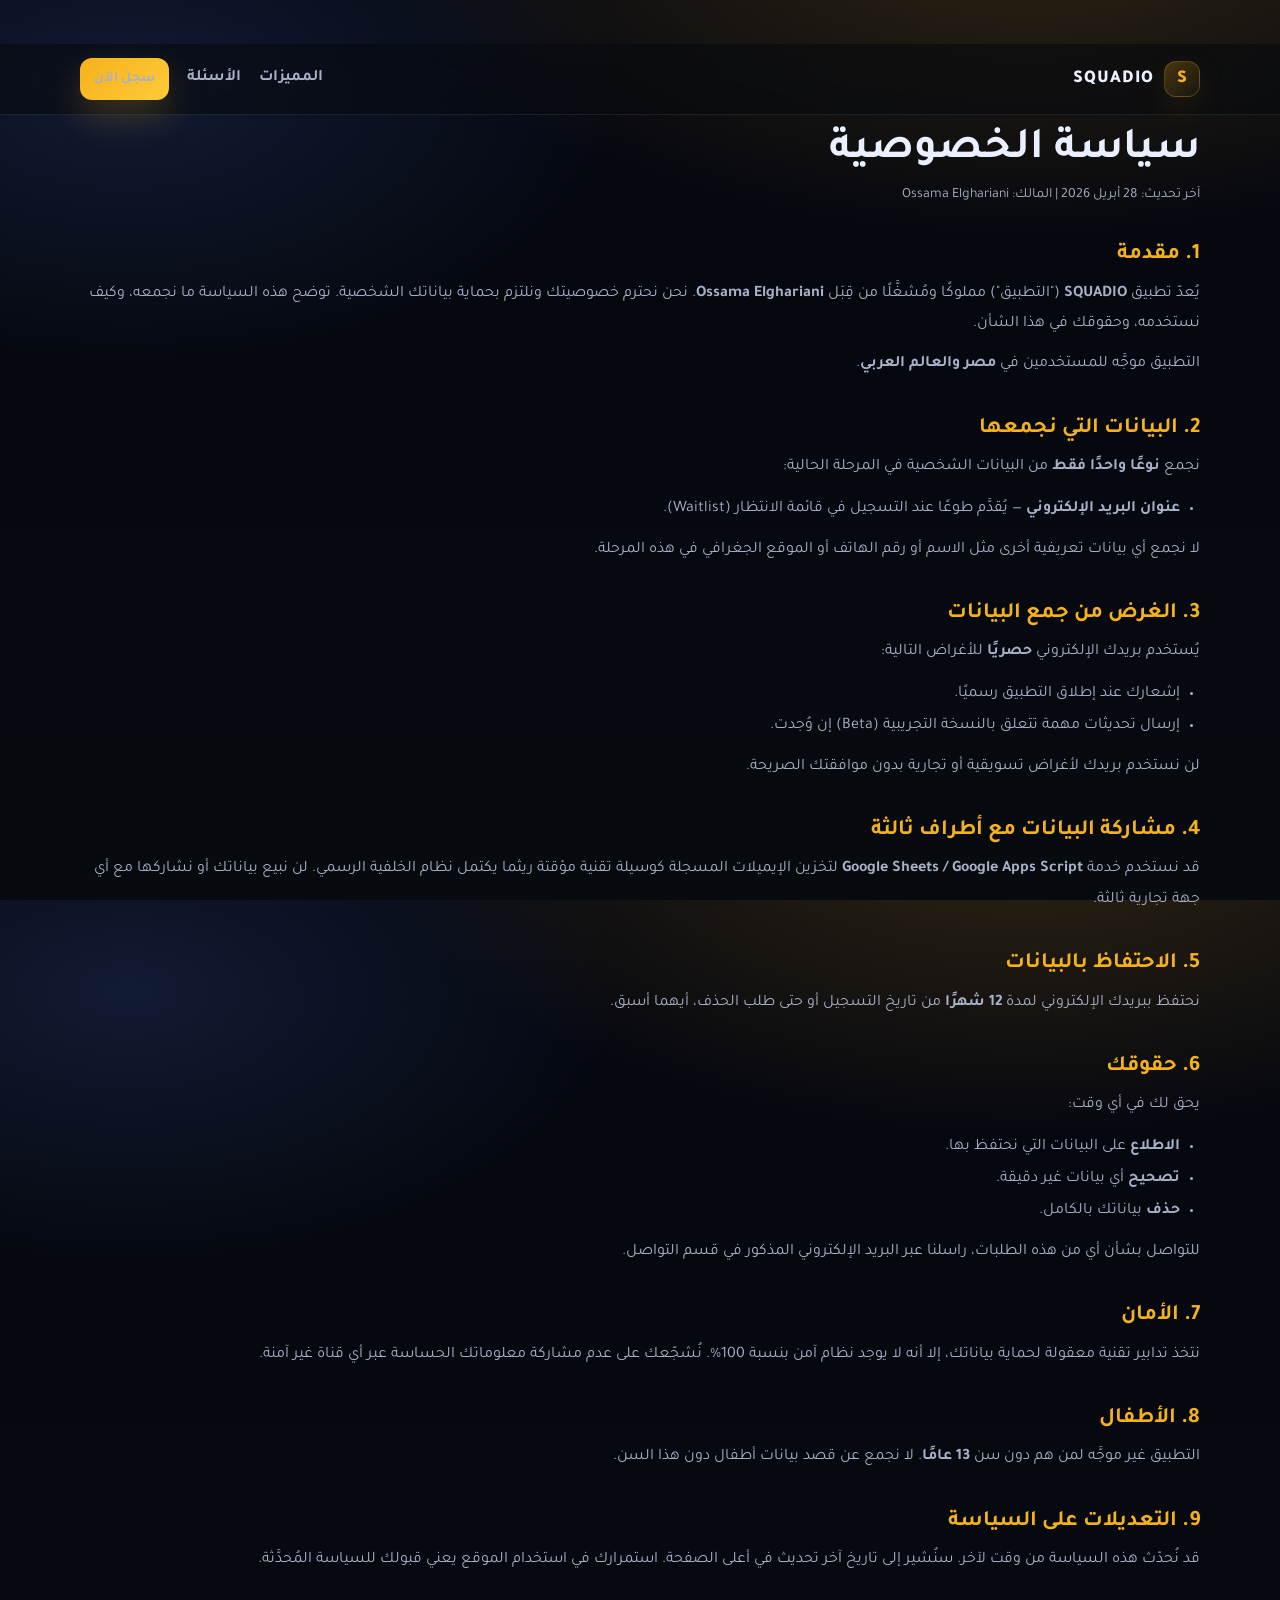
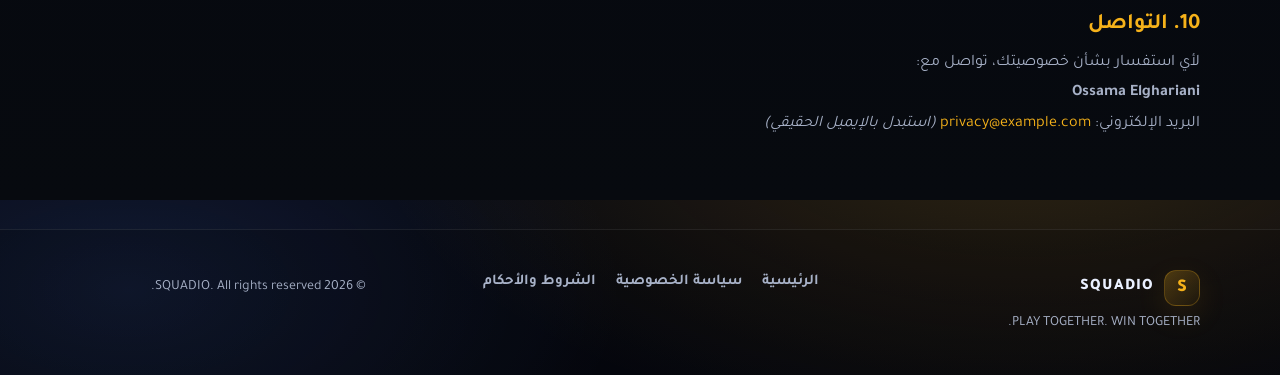
==== privacy.html @ 2ffc8642 "Add complete SQUADIO landing website with all required files Agent-Logs-Url: https://github.com/GUBA" ====
<!doctype html>
<html lang="ar" dir="rtl">
<head>
  <meta charset="utf-8" />
  <meta name="viewport" content="width=device-width, initial-scale=1" />
  <title>سياسة الخصوصية — SQUADIO</title>
  <meta name="description" content="سياسة الخصوصية الخاصة بتطبيق SQUADIO. نجمع البريد الإلكتروني فقط لأغراض الإشعار بالإطلاق." />
  <link rel="canonical" href="https://example.com/privacy.html" />
  <meta property="og:title" content="سياسة الخصوصية — SQUADIO" />
  <meta property="og:type" content="website" />
  <meta property="og:url" content="https://example.com/privacy.html" />
  <meta name="theme-color" content="#F6B21A" />
  <link rel="manifest" href="./manifest.webmanifest" />
  <link rel="icon" href="./assets/favicon.png" type="image/png" />
  <link rel="preconnect" href="https://fonts.googleapis.com" />
  <link rel="preconnect" href="https://fonts.gstatic.com" crossorigin />
  <link href="https://fonts.googleapis.com/css2?family=Tajawal:wght@300;400;500;700;800&display=swap" rel="stylesheet" />
  <link rel="stylesheet" href="./styles.css" />
</head>
<body>

  <!-- Header -->
  <header class="header" role="banner">
    <div class="container header__inner">
      <a class="brand" href="./" aria-label="الصفحة الرئيسية لـ SQUADIO">
        <span class="brand__mark" aria-hidden="true">S</span>
        <span class="brand__name">SQUADIO</span>
      </a>
      <nav class="nav" aria-label="التنقل الرئيسي">
        <a href="./#features">المميزات</a>
        <a href="./#faq">الأسئلة</a>
        <a href="./#waitlist" class="btn btn--sm">سجل الآن</a>
      </nav>
      <button class="menuBtn" id="menuBtn" aria-label="افتح القائمة" aria-expanded="false" aria-controls="mobileMenu">
        <span></span><span></span><span></span>
      </button>
    </div>
    <div class="mobileMenu" id="mobileMenu" hidden>
      <div class="container mobileMenu__inner">
        <a href="./#features">المميزات</a>
        <a href="./#faq">الأسئلة</a>
        <a href="./#waitlist" class="btn">سجل الآن</a>
      </div>
    </div>
  </header>

  <main id="main-content">
    <div class="container page">
      <h1>سياسة الخصوصية</h1>
      <p class="page__meta">آخر تحديث: 28 أبريل 2026 | المالك: Ossama Elghariani</p>

      <div class="page__body">

        <h2>1. مقدمة</h2>
        <p>
          يُعدّ تطبيق <strong>SQUADIO</strong> ("التطبيق") مملوكًا ومُشغَّلًا من قِبَل
          <strong>Ossama Elghariani</strong>. نحن نحترم خصوصيتك ونلتزم بحماية بياناتك
          الشخصية. توضح هذه السياسة ما نجمعه، وكيف نستخدمه، وحقوقك في هذا الشأن.
        </p>
        <p>
          التطبيق موجَّه للمستخدمين في <strong>مصر والعالم العربي</strong>.
        </p>

        <h2>2. البيانات التي نجمعها</h2>
        <p>نجمع <strong>نوعًا واحدًا فقط</strong> من البيانات الشخصية في المرحلة الحالية:</p>
        <ul>
          <li><strong>عنوان البريد الإلكتروني</strong> — يُقدَّم طوعًا عند التسجيل في قائمة الانتظار (Waitlist).</li>
        </ul>
        <p>لا نجمع أي بيانات تعريفية أخرى مثل الاسم أو رقم الهاتف أو الموقع الجغرافي في هذه المرحلة.</p>

        <h2>3. الغرض من جمع البيانات</h2>
        <p>يُستخدم بريدك الإلكتروني <strong>حصريًا</strong> للأغراض التالية:</p>
        <ul>
          <li>إشعارك عند إطلاق التطبيق رسميًا.</li>
          <li>إرسال تحديثات مهمة تتعلق بالنسخة التجريبية (Beta) إن وُجدت.</li>
        </ul>
        <p>لن نستخدم بريدك لأغراض تسويقية أو تجارية بدون موافقتك الصريحة.</p>

        <h2>4. مشاركة البيانات مع أطراف ثالثة</h2>
        <p>
          قد نستخدم خدمة <strong>Google Sheets / Google Apps Script</strong> لتخزين الإيميلات المسجلة
          كوسيلة تقنية مؤقتة ريثما يكتمل نظام الخلفية الرسمي.
          لن نبيع بياناتك أو نشاركها مع أي جهة تجارية ثالثة.
        </p>

        <h2>5. الاحتفاظ بالبيانات</h2>
        <p>
          نحتفظ ببريدك الإلكتروني لمدة <strong>12 شهرًا</strong> من تاريخ التسجيل أو حتى طلب الحذف،
          أيهما أسبق.
        </p>

        <h2>6. حقوقك</h2>
        <p>يحق لك في أي وقت:</p>
        <ul>
          <li><strong>الاطلاع</strong> على البيانات التي نحتفظ بها.</li>
          <li><strong>تصحيح</strong> أي بيانات غير دقيقة.</li>
          <li><strong>حذف</strong> بياناتك بالكامل.</li>
        </ul>
        <p>للتواصل بشأن أي من هذه الطلبات، راسلنا عبر البريد الإلكتروني المذكور في قسم التواصل.</p>

        <h2>7. الأمان</h2>
        <p>
          نتخذ تدابير تقنية معقولة لحماية بياناتك، إلا أنه لا يوجد نظام آمن بنسبة 100%.
          نُشجّعك على عدم مشاركة معلوماتك الحساسة عبر أي قناة غير آمنة.
        </p>

        <h2>8. الأطفال</h2>
        <p>
          التطبيق غير موجَّه لمن هم دون سن <strong>13 عامًا</strong>. لا نجمع عن قصد بيانات
          أطفال دون هذا السن.
        </p>

        <h2>9. التعديلات على السياسة</h2>
        <p>
          قد نُحدّث هذه السياسة من وقت لآخر. سنُشير إلى تاريخ آخر تحديث في أعلى الصفحة.
          استمرارك في استخدام الموقع يعني قبولك للسياسة المُحدَّثة.
        </p>

        <h2>10. التواصل</h2>
        <p>
          لأي استفسار بشأن خصوصيتك، تواصل مع:<br />
          <strong>Ossama Elghariani</strong><br />
          البريد الإلكتروني: <a href="mailto:privacy@example.com">privacy@example.com</a>
          <em>(استبدل بالإيميل الحقيقي)</em>
        </p>

      </div>
    </div>
  </main>

  <footer class="footer" role="contentinfo">
    <div class="container footer__inner">
      <div>
        <a class="brand brand--footer" href="./">
          <span class="brand__mark" aria-hidden="true">S</span>
          <span class="brand__name">SQUADIO</span>
        </a>
        <p class="muted">PLAY TOGETHER. WIN TOGETHER.</p>
      </div>
      <nav class="footer__links" aria-label="روابط التذييل">
        <a href="./">الرئيسية</a>
        <a href="./privacy.html">سياسة الخصوصية</a>
        <a href="./terms.html">الشروط والأحكام</a>
      </nav>
      <div class="footer__copy muted">
        &copy; <span id="year"></span> SQUADIO. All rights reserved.
      </div>
    </div>
  </footer>

  <div class="toast" id="toast" hidden role="alert" aria-live="assertive"></div>
  <script src="./script.js"></script>
</body>
</html>
---- styles.css ----
/* ==========================================
   SQUADIO — styles.css
   Dark theme · Yellow accent · Arabic RTL
   ========================================== */

:root {
  --bg: #070A0F;
  --panel: #0B1020;
  --panel2: #0A0E18;
  --text: #EAF0FF;
  --muted: #A7B1C7;
  --line: rgba(255, 255, 255, .08);
  --accent: #F6B21A;
  --accent2: #FFCA3A;
  --shadow: 0 18px 60px rgba(0, 0, 0, .55);
  --radius: 18px;
  --font: "Tajawal", system-ui, -apple-system, Segoe UI, Roboto, Arial, sans-serif;
}

/* ── Reset ─────────────────────────────── */
*, *::before, *::after { box-sizing: border-box; }
html, body { height: 100%; }
body {
  margin: 0;
  font-family: var(--font);
  background:
    radial-gradient(1200px 600px at 80% -10%, rgba(246, 178, 26, .18), transparent 55%),
    radial-gradient(900px 500px at 10% 10%, rgba(90, 140, 255, .15), transparent 55%),
    linear-gradient(180deg, #050710, var(--bg));
  color: var(--text);
  line-height: 1.6;
}
a { color: inherit; text-decoration: none; }
img { max-width: 100%; height: auto; display: block; }
h1, h2, h3, h4 { line-height: 1.2; }
p { margin: 0; }

/* Focus styles for accessibility */
:focus-visible {
  outline: 2px solid var(--accent);
  outline-offset: 3px;
  border-radius: 6px;
}

/* ── Utility ───────────────────────────── */
.container { width: min(1120px, 92%); margin-inline: auto; }
.muted { color: var(--muted); }
.accent { color: var(--accent); }
.srOnly {
  position: absolute;
  width: 1px; height: 1px;
  padding: 0; margin: -1px;
  overflow: hidden;
  clip: rect(0, 0, 0, 0);
  white-space: nowrap;
  border: 0;
}

/* ── Announcement bar ──────────────────── */
.announce {
  position: sticky; top: 0; z-index: 1000;
  background: linear-gradient(90deg, rgba(246, 178, 26, .12), rgba(246, 178, 26, .05));
  border-bottom: 1px solid var(--line);
  backdrop-filter: blur(10px);
}
.announce__inner {
  display: flex; align-items: center; justify-content: space-between;
  gap: 14px; padding: 10px 0;
}
.announce p { margin: 0; color: var(--muted); font-size: 14px; }
.link { color: var(--accent); font-weight: 700; }
.link:hover { text-decoration: underline; }

/* ── Header ────────────────────────────── */
.header {
  position: sticky; top: 44px; z-index: 999;
  background: rgba(7, 10, 15, .6);
  border-bottom: 1px solid var(--line);
  backdrop-filter: blur(12px);
}
.header__inner {
  display: flex; align-items: center; justify-content: space-between;
  padding: 14px 0; gap: 16px;
}

/* ── Brand ─────────────────────────────── */
.brand { display: flex; align-items: center; gap: 10px; font-weight: 900; letter-spacing: .5px; }
.brand__mark {
  width: 36px; height: 36px; border-radius: 12px;
  background: linear-gradient(135deg, rgba(246, 178, 26, .25), rgba(246, 178, 26, .05));
  border: 1px solid rgba(246, 178, 26, .25);
  display: grid; place-items: center;
  color: var(--accent);
  font-weight: 900; font-size: 18px;
  box-shadow: 0 10px 30px rgba(246, 178, 26, .10);
  flex-shrink: 0;
}
.brand__name { font-size: 18px; letter-spacing: 1px; }

/* ── Nav ───────────────────────────────── */
.nav { display: flex; align-items: center; gap: 18px; }
.nav a { color: var(--muted); font-weight: 600; transition: color .2s; }
.nav a:hover { color: var(--text); }

/* ── Hamburger button ──────────────────── */
.menuBtn {
  display: none; width: 44px; height: 44px; border-radius: 14px;
  background: rgba(255, 255, 255, .04);
  border: 1px solid var(--line);
  cursor: pointer; flex-direction: column;
  align-items: center; justify-content: center;
  gap: 5px; padding: 0;
}
.menuBtn span { display: block; width: 22px; height: 2px; background: var(--text); border-radius: 2px; transition: transform .25s, opacity .25s; }
.menuBtn[aria-expanded="true"] span:nth-child(1) { transform: translateY(7px) rotate(45deg); }
.menuBtn[aria-expanded="true"] span:nth-child(2) { opacity: 0; }
.menuBtn[aria-expanded="true"] span:nth-child(3) { transform: translateY(-7px) rotate(-45deg); }

/* ── Mobile menu ───────────────────────── */
.mobileMenu {
  border-top: 1px solid var(--line);
  background: rgba(7, 10, 15, .95);
}
.mobileMenu__inner { padding: 12px 0 18px; display: grid; gap: 8px; }
.mobileMenu__inner a {
  padding: 12px 14px; border-radius: 12px;
  color: var(--muted); border: 1px solid transparent; display: block;
  font-weight: 600; transition: border-color .2s, color .2s;
}
.mobileMenu__inner a:hover { border-color: var(--line); color: var(--text); }

/* ── Buttons ───────────────────────────── */
.btn {
  display: inline-flex; align-items: center; justify-content: center;
  padding: 12px 20px; border-radius: 14px;
  background: linear-gradient(135deg, var(--accent), var(--accent2));
  color: #1a1200; font-weight: 900; font-size: 15px;
  border: 0; cursor: pointer; transition: opacity .2s, transform .15s;
  box-shadow: 0 16px 36px rgba(246, 178, 26, .22);
  white-space: nowrap;
}
.btn:hover { opacity: .9; transform: translateY(-1px); }
.btn:active { transform: translateY(0); }
.btn--ghost {
  background: rgba(255, 255, 255, .04);
  color: var(--text);
  border: 1px solid var(--line);
  box-shadow: none;
}
.btn--ghost:hover { border-color: rgba(246, 178, 26, .3); }
.btn--sm { padding: 10px 14px; border-radius: 12px; font-weight: 800; font-size: 14px; }

/* ── Hero ──────────────────────────────── */
.hero { padding: 56px 0 24px; }
.hero__inner { display: grid; grid-template-columns: 1.2fr .8fr; gap: 36px; align-items: center; }

.pill {
  display: inline-flex; align-items: center;
  gap: 10px; padding: 8px 14px; border-radius: 999px;
  background: rgba(255, 255, 255, .04); border: 1px solid var(--line);
  color: var(--muted); font-weight: 700; width: fit-content;
  font-size: 14px;
}

h1 { margin: 16px 0 12px; font-size: clamp(32px, 5vw, 52px); line-height: 1.1; }
.lead { margin: 0 0 18px; color: var(--muted); font-size: 18px; line-height: 1.8; }

.ctaRow { display: flex; gap: 12px; flex-wrap: wrap; margin: 16px 0 14px; }

.storeRow { display: flex; gap: 12px; flex-wrap: wrap; margin: 14px 0 18px; }
.storeBtn {
  min-width: 170px; padding: 12px 16px; border-radius: 16px;
  background: rgba(255, 255, 255, .04); border: 1px solid var(--line);
  transition: border-color .2s;
}
.storeBtn:hover { border-color: rgba(246, 178, 26, .35); }
.storeBtn__small { display: block; color: var(--muted); font-size: 12px; }
.storeBtn__big { display: block; font-weight: 900; margin-top: 2px; font-size: 16px; }

.stats { display: flex; gap: 14px; flex-wrap: wrap; margin-top: 8px; }
.stat {
  flex: 1; min-width: 130px; padding: 14px 16px; border-radius: 16px;
  background: linear-gradient(180deg, rgba(255, 255, 255, .04), rgba(255, 255, 255, .02));
  border: 1px solid var(--line);
}
.stat__num { font-size: 22px; font-weight: 900; color: var(--accent); }
.stat__label { color: var(--muted); margin-top: 4px; font-size: 14px; }

/* ── Phone mock ────────────────────────── */
.hero__visual { position: relative; min-height: 420px; display: flex; align-items: center; justify-content: center; }
.phone {
  position: relative; width: min(340px, 92%);
  border-radius: 34px;
  background: linear-gradient(180deg, rgba(255, 255, 255, .08), rgba(255, 255, 255, .03));
  border: 1px solid rgba(255, 255, 255, .12);
  box-shadow: var(--shadow); overflow: hidden;
}
.phone__top, .phone__bottom { height: 20px; background: rgba(0, 0, 0, .3); }
.phone__screen {
  padding: 16px; display: grid; gap: 10px;
  background:
    radial-gradient(500px 220px at 50% 0%, rgba(246, 178, 26, .18), transparent 60%),
    linear-gradient(180deg, rgba(7, 10, 15, .9), rgba(7, 10, 15, .75));
}
.cardMini {
  padding: 14px; border-radius: 16px;
  background: rgba(255, 255, 255, .04); border: 1px solid var(--line);
}
.cardMini__title { font-weight: 900; font-size: 15px; }
.cardMini__text { color: var(--muted); margin-top: 6px; line-height: 1.6; font-size: 13px; }

.glow {
  position: absolute; inset: -60px;
  background: radial-gradient(380px 260px at 50% 35%, rgba(246, 178, 26, .22), transparent 60%);
  filter: blur(10px); z-index: -1; pointer-events: none;
}

/* ── Trust bar ─────────────────────────── */
.trust { padding: 12px 0 28px; }
.trust__inner { display: flex; align-items: center; justify-content: space-between; gap: 14px; flex-wrap: wrap; }
.badges { display: flex; gap: 10px; flex-wrap: wrap; }
.badge {
  padding: 8px 12px; border-radius: 999px;
  background: rgba(255, 255, 255, .03); border: 1px solid var(--line);
  font-weight: 800; color: #dfe7ff; font-size: 13px;
}

/* ── Sections ──────────────────────────── */
.section { padding: 64px 0; }
.section--alt {
  background: linear-gradient(180deg, rgba(255, 255, 255, .02), rgba(255, 255, 255, .00));
  border-top: 1px solid var(--line); border-bottom: 1px solid var(--line);
}
.section--cta {
  background:
    radial-gradient(900px 450px at 80% 10%, rgba(246, 178, 26, .20), transparent 55%),
    linear-gradient(180deg, rgba(255, 255, 255, .02), rgba(255, 255, 255, .00));
  border-top: 1px solid var(--line);
}
.sectionHead { margin-bottom: 28px; }
.sectionHead h2 { margin: 0 0 8px; font-size: clamp(24px, 4vw, 34px); }
.sectionHead p { margin: 0; line-height: 1.8; }

/* ── Feature grid ──────────────────────── */
.grid { display: grid; gap: 16px; }
.grid--3 { grid-template-columns: repeat(3, 1fr); }
.feature {
  padding: 22px 18px; border-radius: var(--radius);
  background: rgba(255, 255, 255, .03); border: 1px solid var(--line);
  transition: border-color .2s;
}
.feature:hover { border-color: rgba(246, 178, 26, .2); }
.feature h3 { margin: 0 0 8px; font-size: 17px; }
.feature p { margin: 0; color: var(--muted); line-height: 1.8; font-size: 15px; }

.feature__icon {
  width: 44px; height: 44px; border-radius: 14px;
  background: rgba(246, 178, 26, .12); border: 1px solid rgba(246, 178, 26, .2);
  display: grid; place-items: center; font-size: 22px; margin-bottom: 14px;
}

/* ── Steps ─────────────────────────────── */
.steps { display: grid; gap: 12px; }
.step {
  display: flex; gap: 14px; align-items: flex-start;
  padding: 18px 16px; border-radius: var(--radius);
  background: rgba(255, 255, 255, .03); border: 1px solid var(--line);
}
.step__num {
  width: 40px; height: 40px; border-radius: 14px;
  background: rgba(246, 178, 26, .14); border: 1px solid rgba(246, 178, 26, .28);
  color: var(--accent); display: grid; place-items: center;
  font-weight: 900; font-size: 18px; flex-shrink: 0;
}
.step h3 { margin: 0 0 6px; font-size: 17px; }
.step p { margin: 0; color: var(--muted); line-height: 1.7; font-size: 15px; }

/* ── Screenshots ───────────────────────── */
.screens { display: grid; grid-template-columns: repeat(4, 1fr); gap: 14px; }
.shot {
  height: 280px; border-radius: 24px;
  border: 1px solid var(--line);
  background:
    radial-gradient(400px 200px at 50% 0%, rgba(246, 178, 26, .15), transparent 60%),
    linear-gradient(180deg, rgba(255, 255, 255, .05), rgba(255, 255, 255, .02));
  position: relative; overflow: hidden;
  transition: border-color .2s;
}
.shot:hover { border-color: rgba(246, 178, 26, .3); }
.shot__inner {
  position: absolute; inset: 0;
  display: flex; flex-direction: column;
  align-items: center; justify-content: center; gap: 8px;
}
.shot__icon { font-size: 32px; }
.shot__cap {
  padding: 8px 14px; border-radius: 999px;
  background: rgba(0, 0, 0, .45); border: 1px solid var(--line);
  font-weight: 900; font-size: 14px;
}

/* ── Testimonials ──────────────────────── */
.quote {
  margin: 0; padding: 20px 18px; border-radius: var(--radius);
  background: rgba(255, 255, 255, .03); border: 1px solid var(--line);
}
.quote blockquote {
  margin: 0 0 12px; line-height: 1.8;
  font-style: italic; color: var(--text);
}
.quote__stars { color: var(--accent); letter-spacing: 2px; margin-bottom: 10px; }
.quote figcaption { color: var(--muted); font-size: 14px; font-weight: 700; }

/* ── FAQ ───────────────────────────────── */
.faq { display: grid; gap: 10px; }
.faq__item {
  padding: 0; border-radius: var(--radius);
  background: rgba(255, 255, 255, .03); border: 1px solid var(--line);
  overflow: hidden;
}
.faq__item summary {
  padding: 18px 20px; cursor: pointer; font-weight: 700; font-size: 16px;
  display: flex; justify-content: space-between; align-items: center;
  list-style: none; gap: 12px;
}
.faq__item summary::-webkit-details-marker { display: none; }
.faq__item summary::after {
  content: "+"; color: var(--accent); font-size: 22px; font-weight: 400;
  flex-shrink: 0; transition: transform .25s;
}
.faq__item[open] summary::after { transform: rotate(45deg); }
.faq__item p { padding: 0 20px 18px; color: var(--muted); line-height: 1.8; font-size: 15px; margin: 0; }

/* ── Waitlist / CTA ────────────────────── */
.cta { display: flex; gap: 32px; align-items: flex-start; flex-wrap: wrap; }
.cta h2 { margin: 0 0 8px; font-size: clamp(24px, 4vw, 34px); }

.form { display: grid; gap: 12px; min-width: min(400px, 100%); }
.form input[type="email"] {
  width: 100%; padding: 14px 16px; border-radius: 14px;
  background: rgba(255, 255, 255, .05); border: 1px solid var(--line);
  color: var(--text); font-family: var(--font); font-size: 16px;
  transition: border-color .2s;
}
.form input[type="email"]:focus { border-color: var(--accent); outline: none; }
.form input[type="email"]::placeholder { color: var(--muted); }
.form__hint { color: var(--muted); font-size: 13px; margin: 0; }
.form__msg { font-size: 14px; font-weight: 700; min-height: 20px; margin: 0; }
.form__msg--success { color: #4ade80; }
.form__msg--error { color: #f87171; }
.form__msg--info { color: var(--accent); }

/* ── Footer ────────────────────────────── */
.footer {
  border-top: 1px solid var(--line);
  padding: 40px 0;
  background: rgba(0, 0, 0, .2);
}
.footer__inner { display: grid; grid-template-columns: 1fr 1fr 1fr; gap: 24px; align-items: start; }
.brand--footer .brand__name { font-size: 16px; }
.footer__inner .muted { font-size: 14px; margin-top: 6px; }
.footer__links { display: flex; flex-wrap: wrap; gap: 10px 20px; }
.footer__links a { color: var(--muted); font-size: 15px; font-weight: 600; transition: color .2s; }
.footer__links a:hover { color: var(--text); }
.footer__copy { font-size: 13px; text-align: center; margin-top: 6px; }

/* ── Toast ─────────────────────────────── */
.toast {
  position: fixed; bottom: 24px;
  inset-inline-start: 50%;
  transform: translateX(-50%);
  z-index: 9999;
  padding: 14px 22px; border-radius: 14px;
  background: rgba(20, 25, 40, .95);
  border: 1px solid var(--line);
  color: var(--text); font-weight: 700; font-size: 15px;
  box-shadow: 0 24px 60px rgba(0, 0, 0, .5);
  backdrop-filter: blur(12px);
  animation: slideUp .3s ease;
  white-space: nowrap;
}
@keyframes slideUp {
  from { opacity: 0; transform: translateX(-50%) translateY(20px); }
  to   { opacity: 1; transform: translateX(-50%) translateY(0); }
}

/* ── Pages (privacy, terms, 404) ───────── */
.page { padding: 56px 0 80px; }
.page h1 { font-size: clamp(28px, 5vw, 44px); margin: 0 0 8px; }
.page__meta { color: var(--muted); font-size: 14px; margin-bottom: 36px; }
.page__body h2 { font-size: 22px; margin: 36px 0 10px; color: var(--accent); }
.page__body h3 { font-size: 18px; margin: 24px 0 8px; }
.page__body p { margin: 10px 0; color: var(--muted); line-height: 1.9; font-size: 16px; }
.page__body ul { margin: 10px 0 10px 0; padding-inline-start: 20px; color: var(--muted); line-height: 2; font-size: 16px; }
.page__body a { color: var(--accent); }
.page__body a:hover { text-decoration: underline; }

/* 404 */
.notfound { text-align: center; padding: 80px 0; }
.notfound__num { font-size: 96px; font-weight: 900; color: var(--accent); line-height: 1; }
.notfound h1 { font-size: clamp(24px, 4vw, 36px); margin: 16px 0 12px; }
.notfound p { color: var(--muted); font-size: 17px; margin-bottom: 28px; }

/* ── Responsive ────────────────────────── */
@media (max-width: 900px) {
  .hero__inner { grid-template-columns: 1fr; }
  .hero__visual { min-height: 0; order: -1; }
  .grid--3 { grid-template-columns: repeat(2, 1fr); }
  .screens { grid-template-columns: repeat(2, 1fr); }
  .footer__inner { grid-template-columns: 1fr; }
  .cta { flex-direction: column; }
}

@media (max-width: 640px) {
  .nav { display: none; }
  .menuBtn { display: flex; }
  .announce p { font-size: 12px; }
  .grid--3 { grid-template-columns: 1fr; }
  .screens { grid-template-columns: repeat(2, 1fr); }
  .stats { gap: 10px; }
  .stat { min-width: 100%; }
  .trust__inner { flex-direction: column; align-items: flex-start; }
  h1 { font-size: 32px; }
  .lead { font-size: 16px; }
  .shot { height: 200px; }
}

@media (max-width: 400px) {
  .screens { grid-template-columns: 1fr; }
}
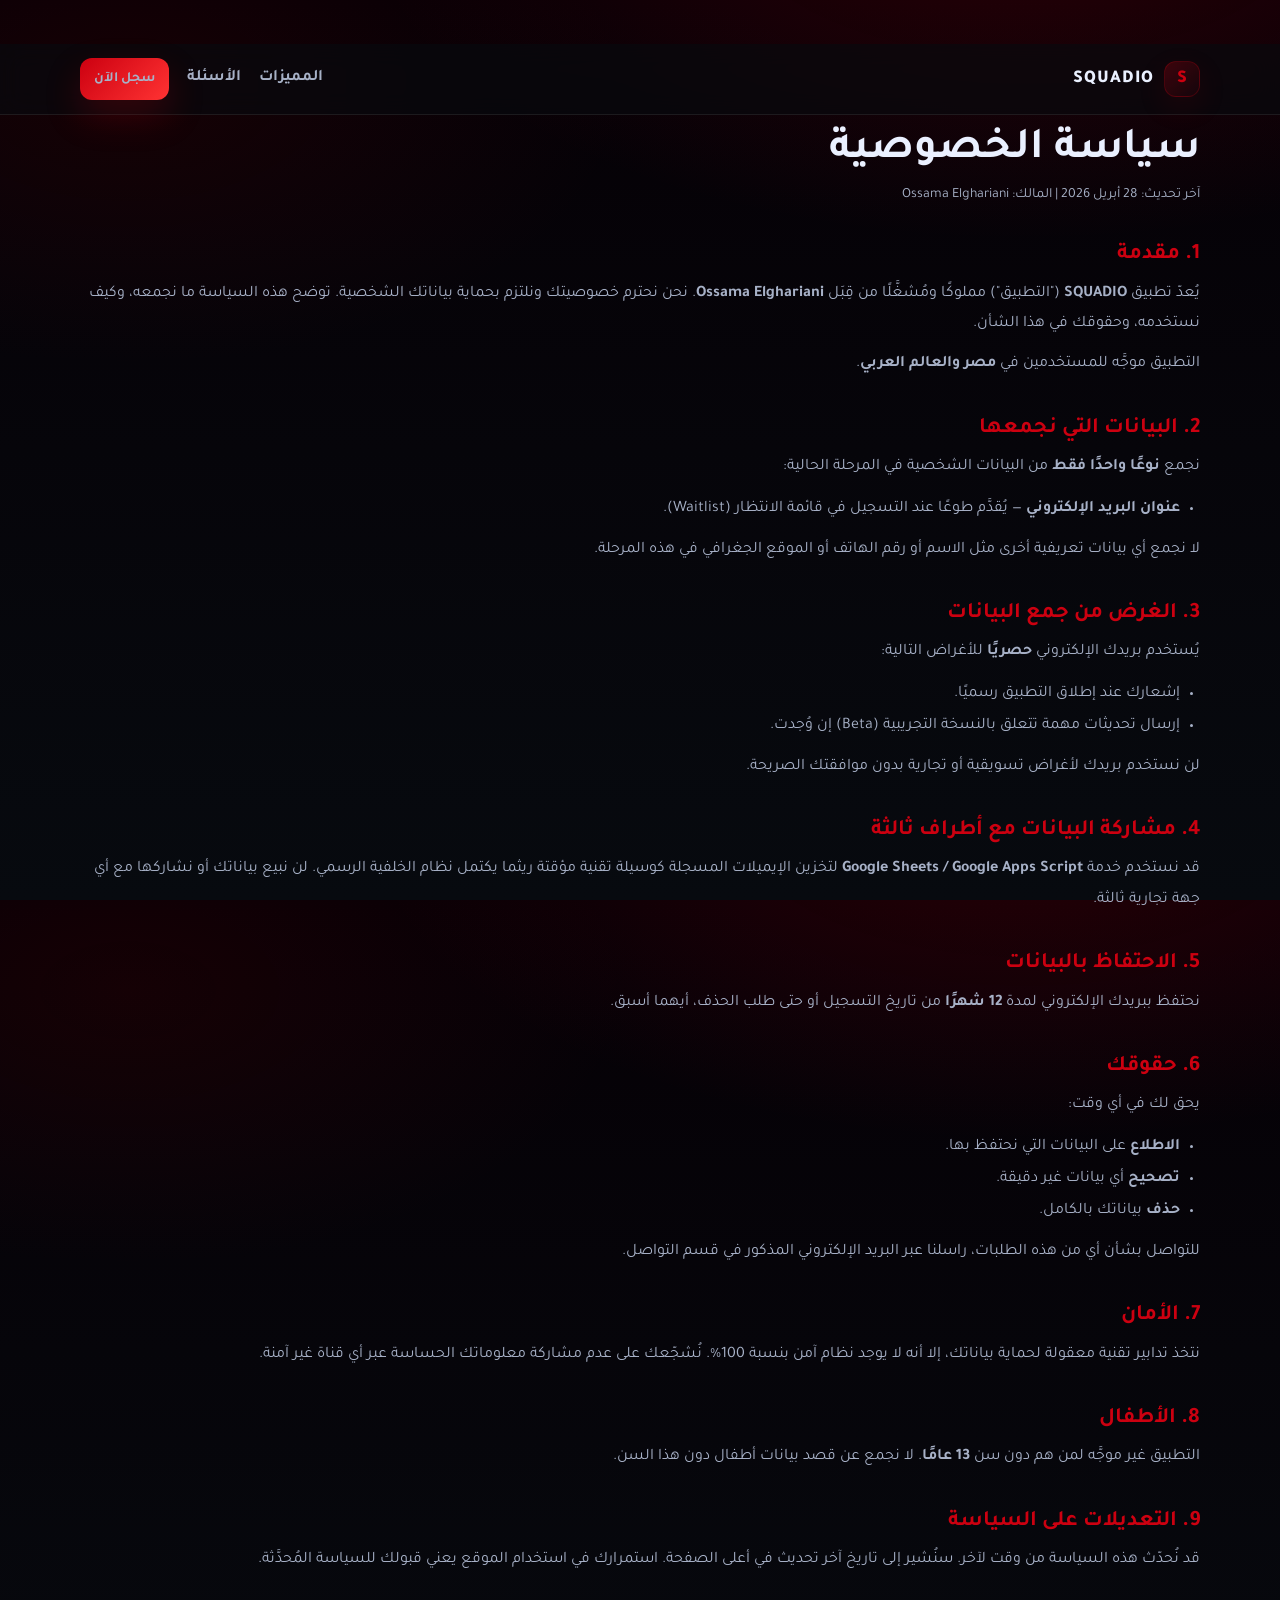
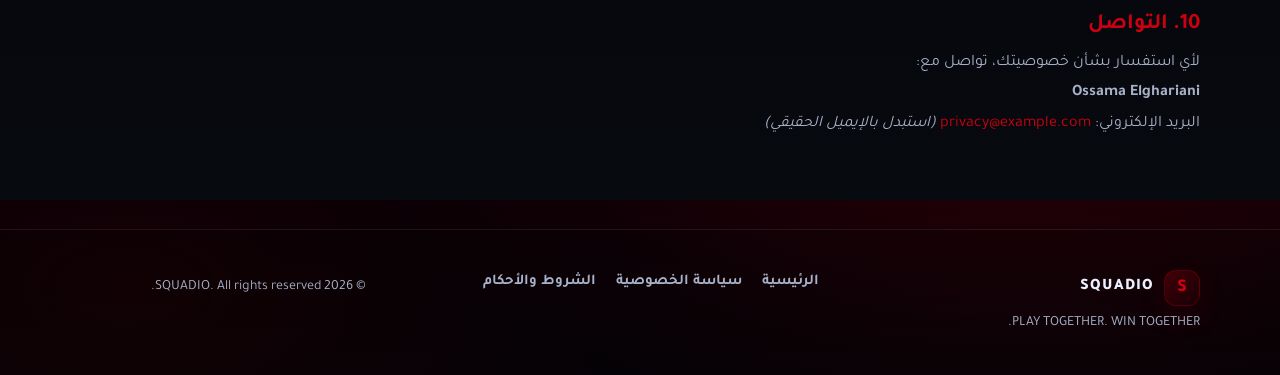
==== commit 6f33361c: "Update privacy contact email address" ====
--- a/privacy.html
+++ b/privacy.html
@@ -120,7 +120,7 @@
         <p>
           لأي استفسار بشأن خصوصيتك، تواصل مع:<br />
           <strong>Ossama Elghariani</strong><br />
-          البريد الإلكتروني: <a href="mailto:privacy@example.com">privacy@example.com</a>
+          البريد الإلكتروني: <a href="mailto:ossama.shaban137@gmail.com">privacy@example.com</a>
           <em>(استبدل بالإيميل الحقيقي)</em>
         </p>
 
--- a/styles.css
+++ b/styles.css
@@ -10,8 +10,8 @@
   --text: #EAF0FF;
   --muted: #A7B1C7;
   --line: rgba(255, 255, 255, .08);
-  --accent: #F6B21A;
-  --accent2: #FFCA3A;
+  --accent: #CC0010;
+  --accent2: #FF3333;
   --shadow: 0 18px 60px rgba(0, 0, 0, .55);
   --radius: 18px;
   --font: "Tajawal", system-ui, -apple-system, Segoe UI, Roboto, Arial, sans-serif;
@@ -24,9 +24,9 @@
   margin: 0;
   font-family: var(--font);
   background:
-    radial-gradient(1200px 600px at 80% -10%, rgba(246, 178, 26, .18), transparent 55%),
-    radial-gradient(900px 500px at 10% 10%, rgba(90, 140, 255, .15), transparent 55%),
-    linear-gradient(180deg, #050710, var(--bg));
+    radial-gradient(1200px 600px at 80% -10%, rgba(204, 0, 16, .18), transparent 55%),
+    radial-gradient(900px 500px at 10% 10%, rgba(140, 0, 0, .12), transparent 55%),
+    linear-gradient(180deg, #050005, var(--bg));
   color: var(--text);
   line-height: 1.6;
 }
@@ -59,7 +59,7 @@
 /* ── Announcement bar ──────────────────── */
 .announce {
   position: sticky; top: 0; z-index: 1000;
-  background: linear-gradient(90deg, rgba(246, 178, 26, .12), rgba(246, 178, 26, .05));
+  background: linear-gradient(90deg, rgba(204, 0, 16, .12), rgba(204, 0, 16, .05));
   border-bottom: 1px solid var(--line);
   backdrop-filter: blur(10px);
 }
@@ -87,12 +87,12 @@
 .brand { display: flex; align-items: center; gap: 10px; font-weight: 900; letter-spacing: .5px; }
 .brand__mark {
   width: 36px; height: 36px; border-radius: 12px;
-  background: linear-gradient(135deg, rgba(246, 178, 26, .25), rgba(246, 178, 26, .05));
-  border: 1px solid rgba(246, 178, 26, .25);
+  background: linear-gradient(135deg, rgba(204, 0, 16, .25), rgba(204, 0, 16, .05));
+  border: 1px solid rgba(204, 0, 16, .25);
   display: grid; place-items: center;
   color: var(--accent);
   font-weight: 900; font-size: 18px;
-  box-shadow: 0 10px 30px rgba(246, 178, 26, .10);
+  box-shadow: 0 10px 30px rgba(204, 0, 16, .10);
   flex-shrink: 0;
 }
 .brand__name { font-size: 18px; letter-spacing: 1px; }
@@ -134,9 +134,9 @@
   display: inline-flex; align-items: center; justify-content: center;
   padding: 12px 20px; border-radius: 14px;
   background: linear-gradient(135deg, var(--accent), var(--accent2));
-  color: #1a1200; font-weight: 900; font-size: 15px;
+  color: #ffffff; font-weight: 900; font-size: 15px;
   border: 0; cursor: pointer; transition: opacity .2s, transform .15s;
-  box-shadow: 0 16px 36px rgba(246, 178, 26, .22);
+  box-shadow: 0 16px 36px rgba(204, 0, 16, .22);
   white-space: nowrap;
 }
 .btn:hover { opacity: .9; transform: translateY(-1px); }
@@ -147,7 +147,7 @@
   border: 1px solid var(--line);
   box-shadow: none;
 }
-.btn--ghost:hover { border-color: rgba(246, 178, 26, .3); }
+.btn--ghost:hover { border-color: rgba(204, 0, 16, .3); }
 .btn--sm { padding: 10px 14px; border-radius: 12px; font-weight: 800; font-size: 14px; }
 
 /* ── Hero ──────────────────────────────── */
@@ -173,7 +173,7 @@
   background: rgba(255, 255, 255, .04); border: 1px solid var(--line);
   transition: border-color .2s;
 }
-.storeBtn:hover { border-color: rgba(246, 178, 26, .35); }
+.storeBtn:hover { border-color: rgba(204, 0, 16, .35); }
 .storeBtn__small { display: block; color: var(--muted); font-size: 12px; }
 .storeBtn__big { display: block; font-weight: 900; margin-top: 2px; font-size: 16px; }
 
@@ -199,7 +199,7 @@
 .phone__screen {
   padding: 16px; display: grid; gap: 10px;
   background:
-    radial-gradient(500px 220px at 50% 0%, rgba(246, 178, 26, .18), transparent 60%),
+    radial-gradient(500px 220px at 50% 0%, rgba(204, 0, 16, .18), transparent 60%),
     linear-gradient(180deg, rgba(7, 10, 15, .9), rgba(7, 10, 15, .75));
 }
 .cardMini {
@@ -211,7 +211,7 @@
 
 .glow {
   position: absolute; inset: -60px;
-  background: radial-gradient(380px 260px at 50% 35%, rgba(246, 178, 26, .22), transparent 60%);
+  background: radial-gradient(380px 260px at 50% 35%, rgba(204, 0, 16, .22), transparent 60%);
   filter: blur(10px); z-index: -1; pointer-events: none;
 }
 
@@ -233,7 +233,7 @@
 }
 .section--cta {
   background:
-    radial-gradient(900px 450px at 80% 10%, rgba(246, 178, 26, .20), transparent 55%),
+    radial-gradient(900px 450px at 80% 10%, rgba(204, 0, 16, .20), transparent 55%),
     linear-gradient(180deg, rgba(255, 255, 255, .02), rgba(255, 255, 255, .00));
   border-top: 1px solid var(--line);
 }
@@ -244,18 +244,19 @@
 /* ── Feature grid ──────────────────────── */
 .grid { display: grid; gap: 16px; }
 .grid--3 { grid-template-columns: repeat(3, 1fr); }
+.grid--5 { grid-template-columns: repeat(5, 1fr); }
 .feature {
   padding: 22px 18px; border-radius: var(--radius);
   background: rgba(255, 255, 255, .03); border: 1px solid var(--line);
   transition: border-color .2s;
 }
-.feature:hover { border-color: rgba(246, 178, 26, .2); }
+.feature:hover { border-color: rgba(204, 0, 16, .2); }
 .feature h3 { margin: 0 0 8px; font-size: 17px; }
 .feature p { margin: 0; color: var(--muted); line-height: 1.8; font-size: 15px; }
 
 .feature__icon {
   width: 44px; height: 44px; border-radius: 14px;
-  background: rgba(246, 178, 26, .12); border: 1px solid rgba(246, 178, 26, .2);
+  background: rgba(204, 0, 16, .12); border: 1px solid rgba(204, 0, 16, .2);
   display: grid; place-items: center; font-size: 22px; margin-bottom: 14px;
 }
 
@@ -268,7 +269,7 @@
 }
 .step__num {
   width: 40px; height: 40px; border-radius: 14px;
-  background: rgba(246, 178, 26, .14); border: 1px solid rgba(246, 178, 26, .28);
+  background: rgba(204, 0, 16, .14); border: 1px solid rgba(204, 0, 16, .28);
   color: var(--accent); display: grid; place-items: center;
   font-weight: 900; font-size: 18px; flex-shrink: 0;
 }
@@ -281,12 +282,12 @@
   height: 280px; border-radius: 24px;
   border: 1px solid var(--line);
   background:
-    radial-gradient(400px 200px at 50% 0%, rgba(246, 178, 26, .15), transparent 60%),
+    radial-gradient(400px 200px at 50% 0%, rgba(204, 0, 16, .15), transparent 60%),
     linear-gradient(180deg, rgba(255, 255, 255, .05), rgba(255, 255, 255, .02));
   position: relative; overflow: hidden;
   transition: border-color .2s;
 }
-.shot:hover { border-color: rgba(246, 178, 26, .3); }
+.shot:hover { border-color: rgba(204, 0, 16, .3); }
 .shot__inner {
   position: absolute; inset: 0;
   display: flex; flex-direction: column;
@@ -406,6 +407,7 @@
   .hero__inner { grid-template-columns: 1fr; }
   .hero__visual { min-height: 0; order: -1; }
   .grid--3 { grid-template-columns: repeat(2, 1fr); }
+  .grid--5 { grid-template-columns: repeat(3, 1fr); }
   .screens { grid-template-columns: repeat(2, 1fr); }
   .footer__inner { grid-template-columns: 1fr; }
   .cta { flex-direction: column; }
@@ -416,6 +418,7 @@
   .menuBtn { display: flex; }
   .announce p { font-size: 12px; }
   .grid--3 { grid-template-columns: 1fr; }
+  .grid--5 { grid-template-columns: repeat(2, 1fr); }
   .screens { grid-template-columns: repeat(2, 1fr); }
   .stats { gap: 10px; }
   .stat { min-width: 100%; }
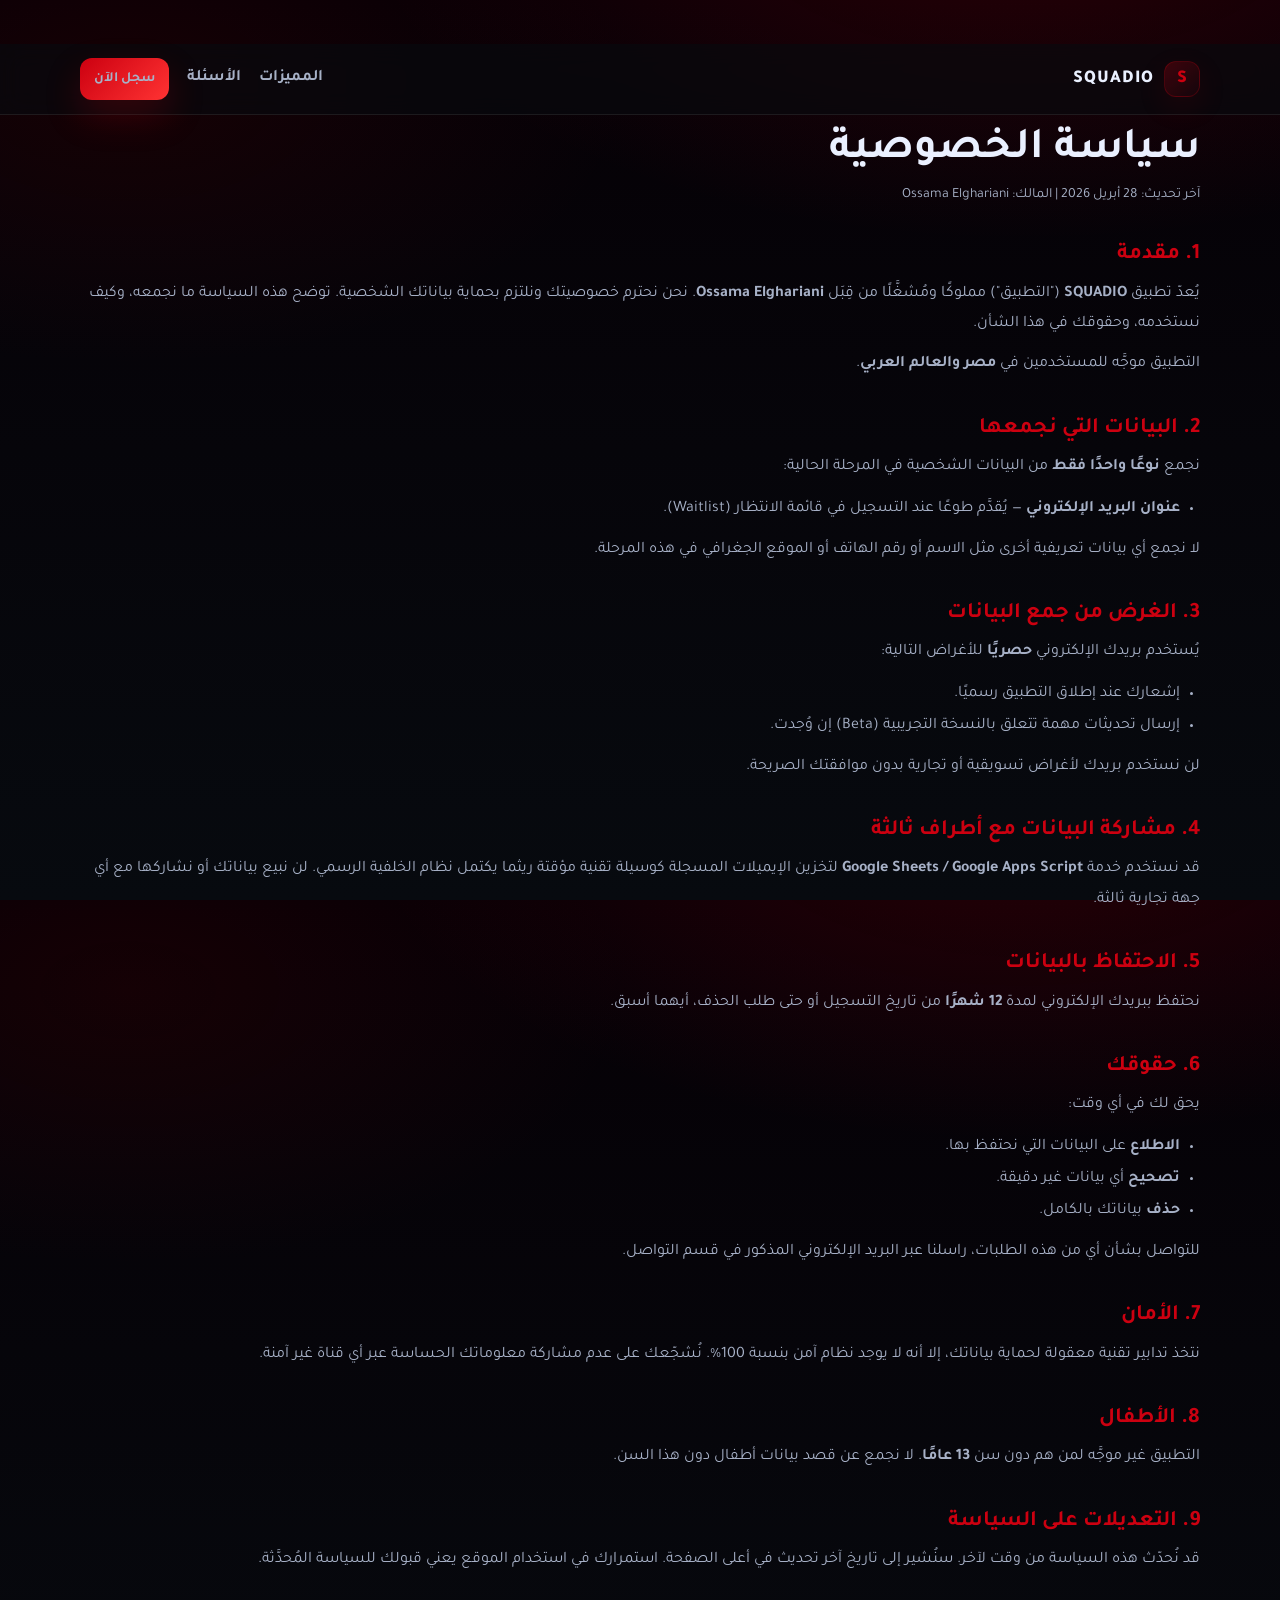
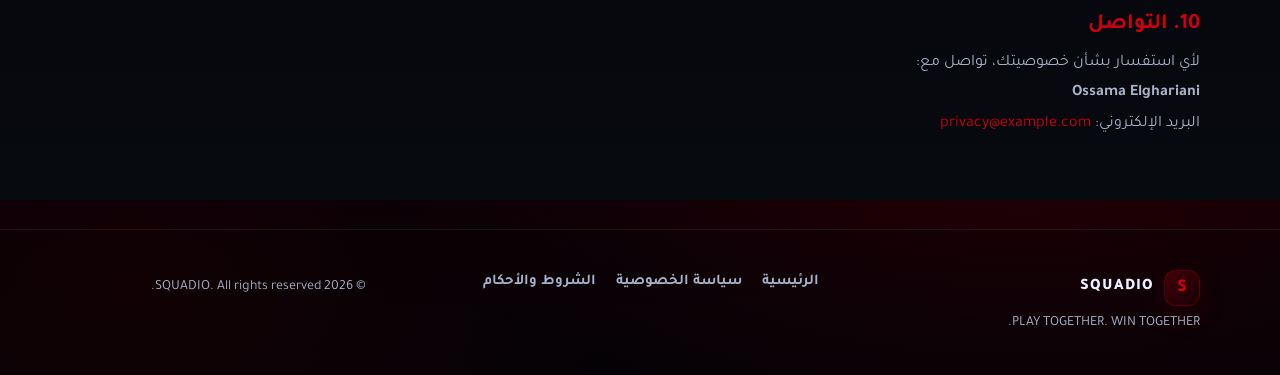
==== commit 2744322e: "Update privacy contact information Removed placeholder email instruction from privacy section." ====
--- a/privacy.html
+++ b/privacy.html
@@ -121,8 +121,7 @@
           لأي استفسار بشأن خصوصيتك، تواصل مع:<br />
           <strong>Ossama Elghariani</strong><br />
           البريد الإلكتروني: <a href="mailto:ossama.shaban137@gmail.com">privacy@example.com</a>
-          <em>(استبدل بالإيميل الحقيقي)</em>
-        </p>
+         </p>
 
       </div>
     </div>
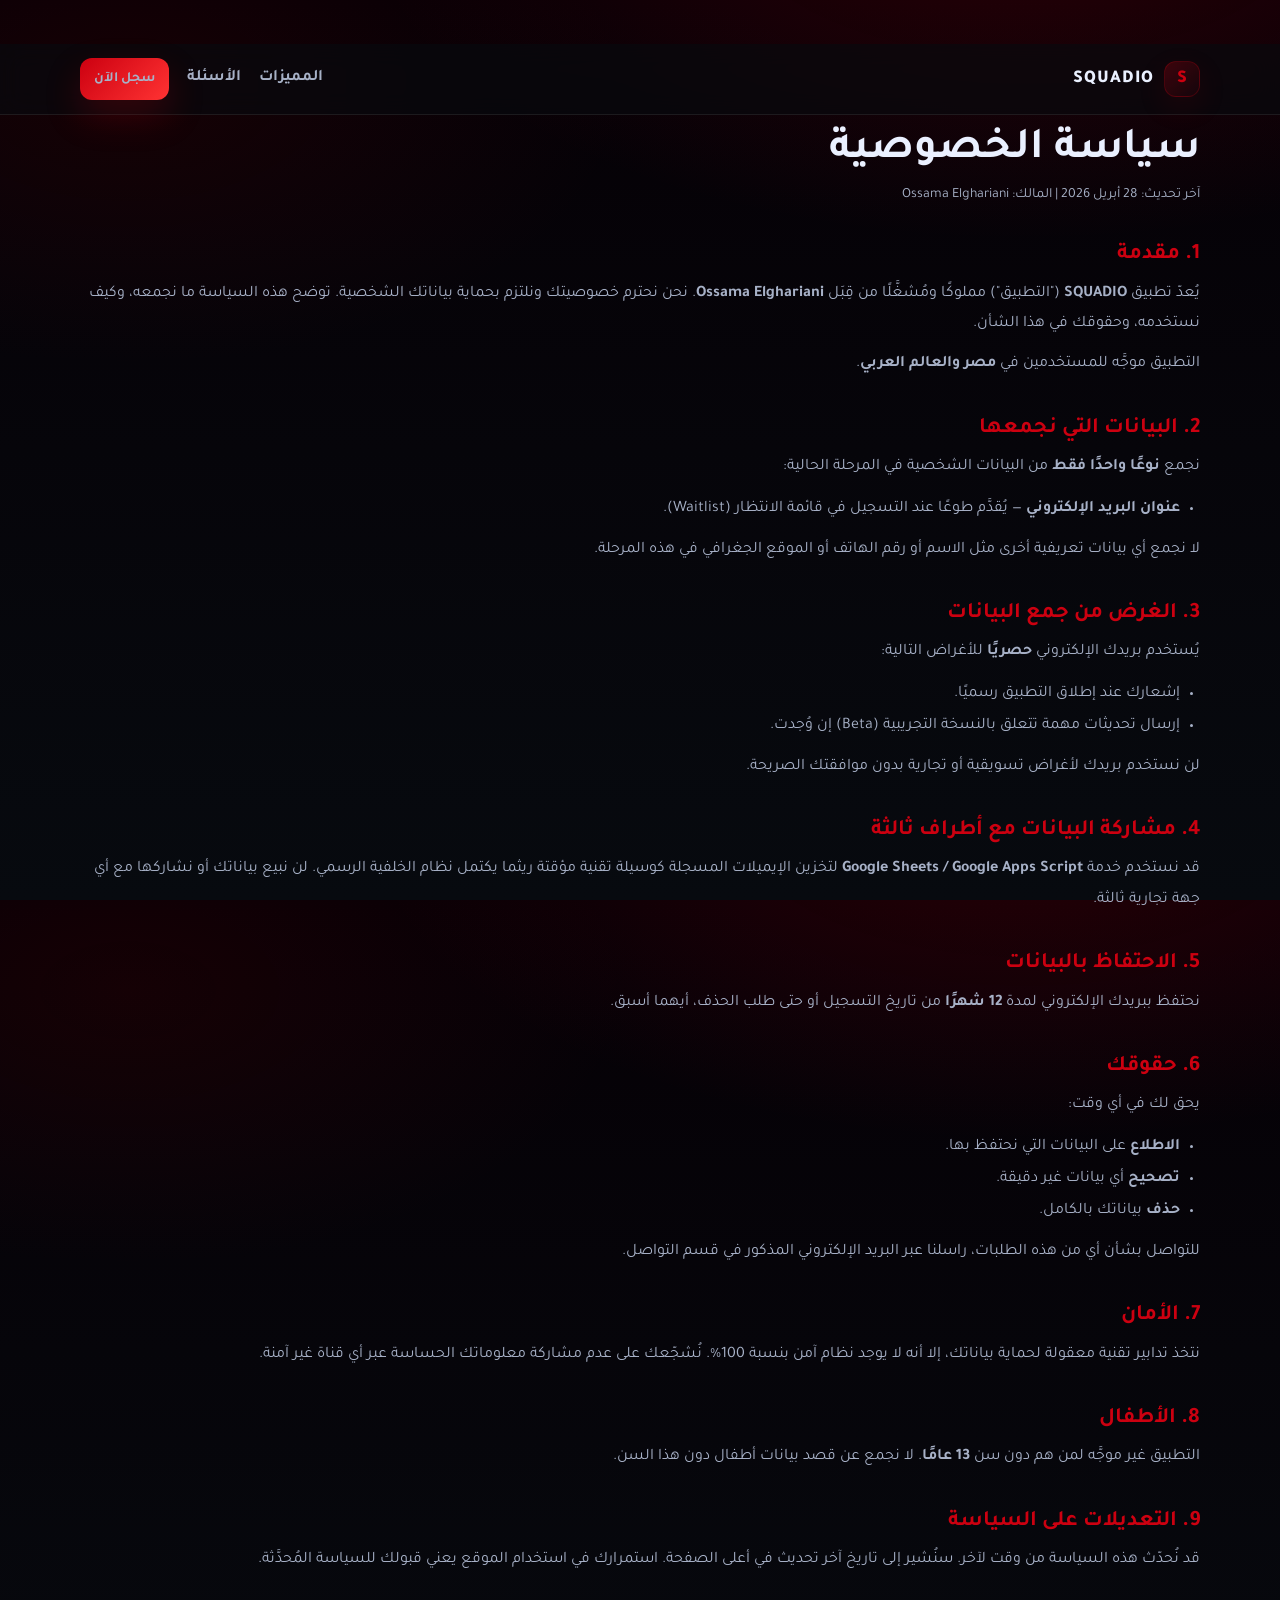
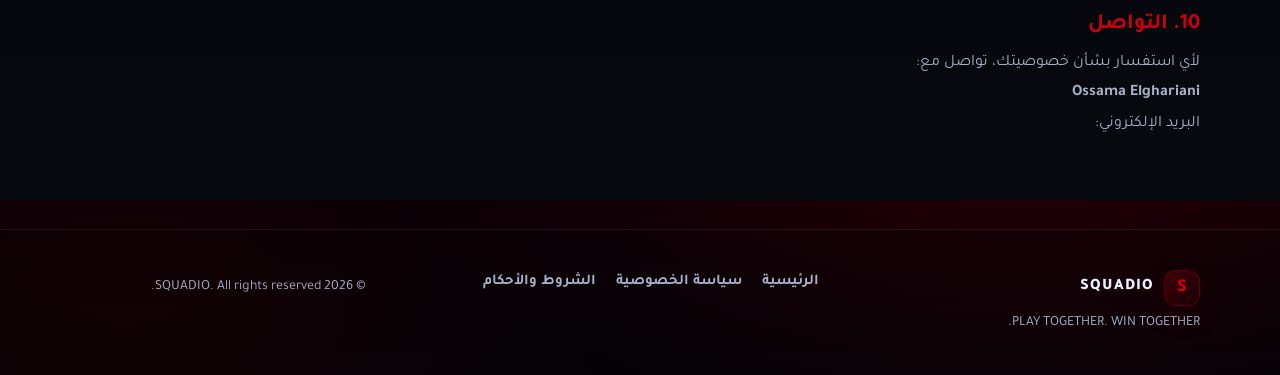
==== commit b3d5869b: "Remove email address from privacy contact section Removed the email address from the contact section" ====
--- a/privacy.html
+++ b/privacy.html
@@ -120,7 +120,7 @@
         <p>
           لأي استفسار بشأن خصوصيتك، تواصل مع:<br />
           <strong>Ossama Elghariani</strong><br />
-          البريد الإلكتروني: <a href="mailto:ossama.shaban137@gmail.com">privacy@example.com</a>
+          البريد الإلكتروني: <a href="mailto:ossama.shaban137@gmail.com"></a>
          </p>
 
       </div>
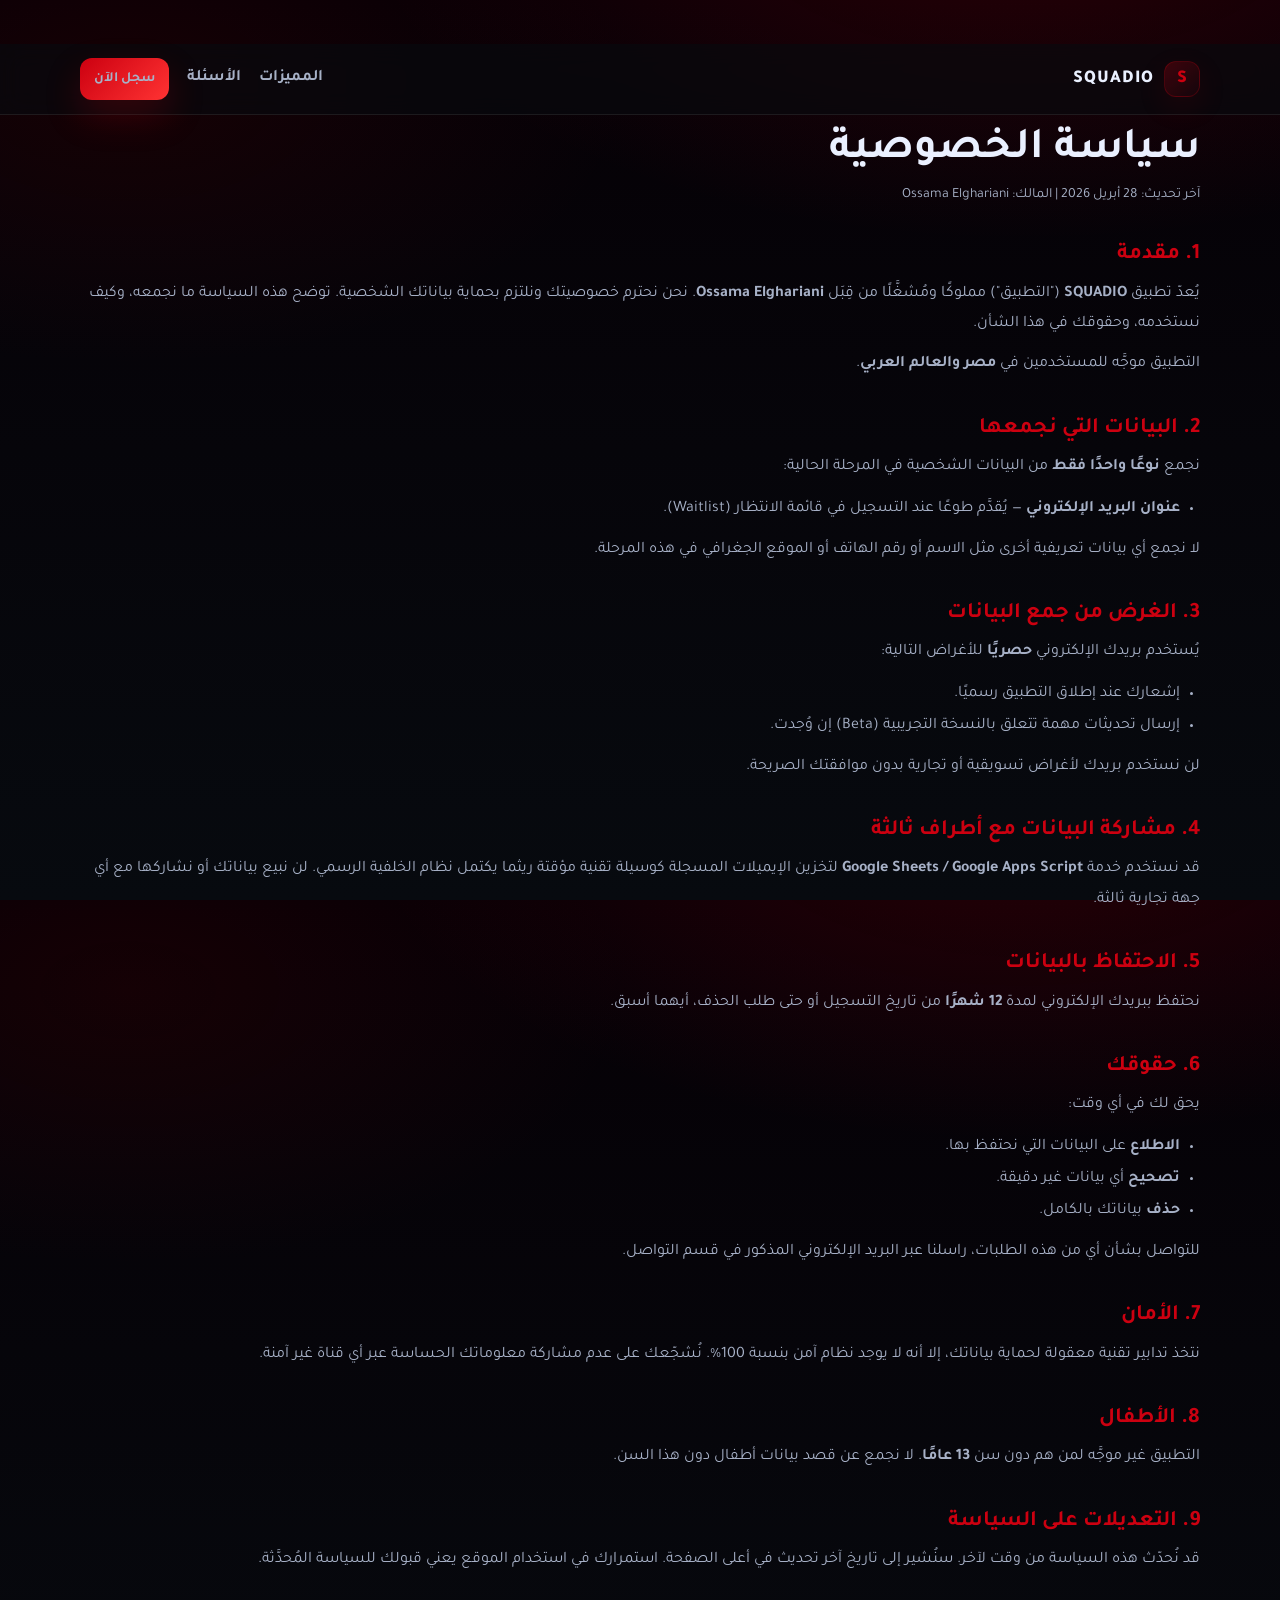
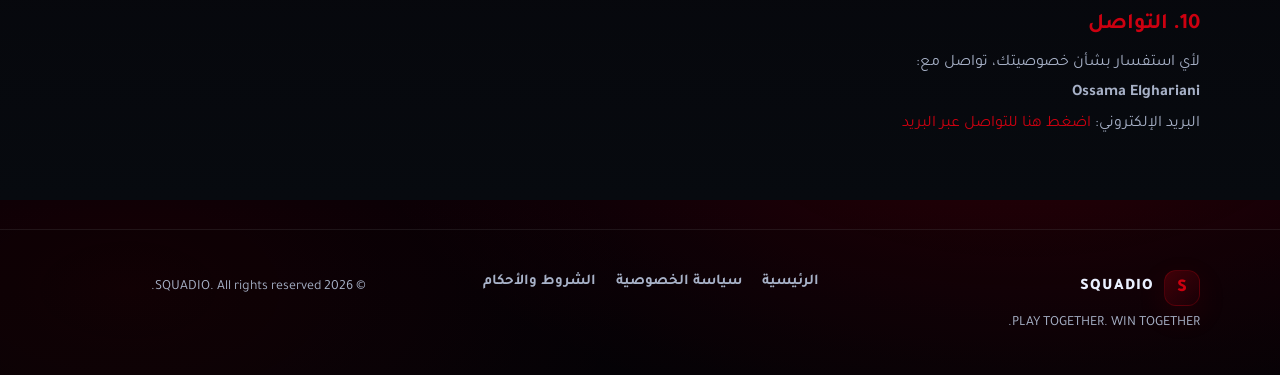
==== commit bf175f37: "Update email contact link in privacy.html" ====
--- a/privacy.html
+++ b/privacy.html
@@ -120,7 +120,7 @@
         <p>
           لأي استفسار بشأن خصوصيتك، تواصل مع:<br />
           <strong>Ossama Elghariani</strong><br />
-          البريد الإلكتروني: <a href="mailto:ossama.shaban137@gmail.com"></a>
+          البريد الإلكتروني: <a href="mailto:ossama.shaban137@gmail.com">اضغط هنا للتواصل عبر البريد</a>
          </p>
 
       </div>
